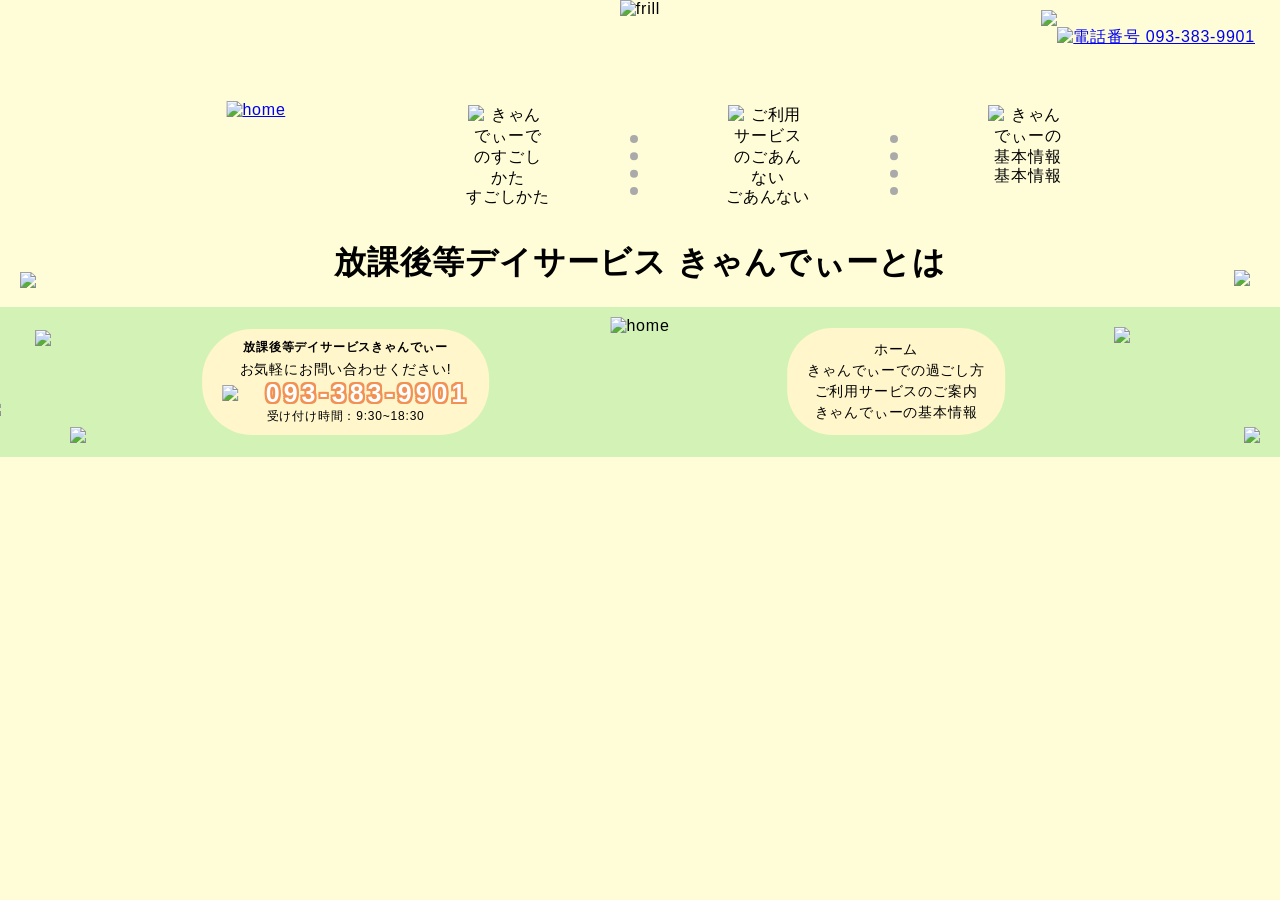
==== index.html @ ec16efb5 "Add files via upload" ====
<!DOCTYPE html>
<html lang="ja">

<head>
	<title>放課後等デイサービスきゃんでぃーのホームページ</title>
	<meta charset="UTF-8" />
	<link rel="stylesheet" href="style.css">
</head>

<body>
	<div id="header"></div>

	<div class="body-index">

		<h1>放課後等デイサービス きゃんでぃーとは</h1>

	</div>

	<div id="footer"></div>

	<!-- ヘッダーとフッター -->
	<script>
		fetch("header.html")
			.then(response => response.text())
			.then(data => document.getElementById("header").innerHTML = data);

		fetch("footer.html")
			.then(response => response.text())
			.then(data => document.getElementById("footer").innerHTML = data);
	</script>

</body>

</html>
---- style.css ----
/*** 全体のbody ***/
body {
    text-align: center;
    background-color: #fffcd8; /* 背景色 */
    font-family: メイリオ, '游ゴシック UI', sans-serif;
    letter-spacing: 0.05em; /* 文字の間隔 */
    margin: 0; /* 周りの白い部分を削除*/
}

/*** schedule.html ***/
.body-schedule {
    padding: 0 50px 40px 50px;
}
.body-schedule h1 {
    font-size: 28px;
    padding: 30px 0 0 0;
}
.scheduletable img {
    width: 800px; /* 横 */
    height: auto;
}

/*** guide.html ***/
.body-guide {
    padding: 0 50px 40px 50px;
}
.body-guide h1 {
    font-size: 28px;
    padding: 30px 0 0 0;
}

 /*** about.html ***/
 .body-about {
    padding: 0 50px 40px 50px;
}
 .body-about h1 {
    font-size: 28px;
    padding: 30px 0 0 0;
}

/*** ヘッダー ***/
.header {
    /* position → 絶対位置や相対位置 */
    position: relative; /* 親、相対位置 */

    /* Flexbox → 横並びや中央揃え */
    display: flex; /* 横並び */
    justify-content: space-between; /* 両端に寄せて均等に左右にわける　*/
    align-items: center; /* 縦方向の中央に揃える */
    
    background-color: #fffcd8; /* 背景色 */

    height: 200px;
    padding: 10px 0px; /* ヘッダーの周りの空白、上下左右 */

    z-index: 10; /* ヘッダー全体を前面に表示 */
}

/* フリル */
.header-top {
    position: absolute; /* 子、絶対位置 */
    display: flex; /* 配置を指定できるようにする */
    justify-content: center; /* 中の要素を中央に配置する */
    align-items: flex-start; /* 縦方向の中央に揃える */

    top: 0;

    width: 100%; /* 横幅 */
    height: 100px; /* 画像の高さ */
    
    /* 背景に同じ画像を横方向に繰り返す */
    background-image: url('images/frill.PNG');
    background-repeat: repeat-x; /* 横方向に繰り返し表示 */
    background-position: center; /* 開始位置を中央に設定 */
    background-size: auto 100px; /* 画像の幅を指定 */

    overflow: hidden; /* はみ出した背景画像をカット */
}
.header-top .frill {
    width: auto; /* .header-topと揃える */
    height: 100px;
}
 
/* 左側のロゴ */
.header-left {
    position: absolute; /* 子、絶対位置 */
    display: flex; /* 配置を指定できるようにする */
    justify-content: flex-start; /* 中の要素を左寄せに配置する */
    align-items: center; /* 縦方向の中央に揃える */

    left: 20%;
    transform: translateX(-50%);

    z-index: 2; /* 前面に表示 */
}
.header-left .CandyLogo { /* .header-left の中にある .CandyLogo だけに適用 */
    height: 200px; /* ロゴ画像の横幅 */
    width: auto; /* 横幅に合わせて自動調整 */
}
 
/* 右側の話番号 */
.header-right {
    position: absolute; /* 子、絶対位置 */
    display: flex; /* 横並び */
    justify-content: flex-end; /*中の要素を右寄せに配置する */
    align-items: center; /* 縦方向の上寄せに配置する */

    /* 親に対しての位置を指定する */
    top: 0; /* 画面上部からの距離 */
    right: 0; /* 右寄せ */

    padding: 10px 25px;
}
.header-right .phone {
    display: flex; /* 配置を指定できるようにする */
    align-items: center; /* 縦方向の中央に揃える */
}
.header-right .phone img {
    height: 55px;
    width: auto;
}

/* 中央のナビゲーション */
.header-center {
    position: absolute; /* 子、絶対位置 */
    display: flex; /* 横並び */
    justify-content: center; /* 中の要素を中央に配置する */
    align-items: flex-end; /* 縦方向の下寄せに配置する */

    left: 60%;
    transform: translateX(-50%); /* 中央揃え */

    bottom: 0;
    padding-bottom: 15px;

    z-index: 2; /* 前面に表示 */
}
.header-center .nav-menu {
    display: flex; /* 配置を指定できるようにする */
    gap: 60px; /* ナビ同士の間隔 */
}
.header-center .nav-item {
    display: flex; /* 配置を指定できるようにする */
    flex-direction: column; /* 縦並び */
    align-items: center; /* 縦並びの時は横方向の中央揃え */

    position: relative; /* 水玉縦線の基準にするための親要素 */
}
.header-center .nav-item img {
    width: 80px; /* 画像サイズ */
    height: auto;
    margin-bottom: 0px; /* 画像とテキストの間隔 */
}
.header-center .nav-item a {
    text-align: center; /* テキストの中央揃え */
    text-decoration: none; /* リンクの下線を削除 */

    display: inline-block; /* 改行のため */
    width: 200px;
    line-height: 1.0; /* 行間を調整 */

    color: #000;
    font-size: 16px;
}
/* 水玉風の縦点線を右側に追加（最後の項目以外） */
.nav-item:not(:last-child)::after {
    position: absolute; /* 子、絶対位置 */
    content: ""; /* 擬似要素の内容（空白） */
    top: 30px; /* 上端を親要素の上から10px下げた位置に配置 */
    right: -30px; /* gapの半分 */
    width: 0; /* 横幅は不要 */
    height: 60px; /* 縦線の長さ */
    border-right: 8px dotted #aaa; /* 太さ、スタイル、色 */
    opacity: 1;
}

/* 雲 */
.kumo-left,
.kumo-right,
.lion_2,
.bear {
    position: absolute; /* 子、絶対位置 */
    z-index: 0; /* 背面に表示 */
    pointer-events: none; /* 雲にマウスイベントを当てない */
}
.kumo-left {
    left: -15px;
    bottom: -200px;
}
.kumo-right {
    right: -25px;
    bottom: -130px;
}
.kumo-left img,
.kumo-right img {
    height: 130px; /* 画像サイズ */
    width: auto;
}
.lion_2 {
    left: 35px;
    bottom: -130px;
}
.lion_2 img {
    height: 130px; /* 画像サイズ */
    width: auto;
}
.bear {
    right: 30px;
    bottom: -70px;
}
.bear img {
    height: 130px; /* 画像サイズ */
    width: auto;
}

/*** フッター ***/
.footer {
    /* position → 絶対位置や相対位置 */
    position: relative; /* 親、相対位置 */

    /* Flexbox → 横並びや中央揃え */
    display: flex; /* 横並び */
    justify-content: space-between; /* 両端に寄せて均等に左右にわける　*/
    align-items: center; /* 縦方向の中央に揃える */
    
    background-color: #d3f2b5; /* 背景色 */

    height: 130px;
    padding: 10px 20px; /* フッターの周りの空白、上下左右 */
}

/* 中央のロゴ */
.footer-center {
    position: absolute; /* 子、絶対位置 */
    display: flex; /* 配置を指定できるようにする */
    justify-content: center; /* 中の要素を左寄せに配置する */
    align-items: center; /* 縦方向の中央に揃える */

    left: 50%; /* 左側から中央へ移動 */
    transform: translateX(-50%); /* 要素の幅の半分だけ左にずらす */
}
.footer-center .CandyLogo {
    height: 130px; /* ロゴ画像の縦幅 */
    width: auto; /* 横幅に合わせて自動調整 */
}

/* 左側のコンタクトと電話番号 */
.footer-left {
    position: absolute; /* 子、絶対位置 */
    display: flex; /* 配置を指定できるようにする */
    justify-content: center; /* 中の要素を中央に配置する */
    align-items: center; /* 縦方向の中央に揃える */
    flex-direction: column; /* 縦並び */

    left: 27%; /* 左側から移動 */
    transform: translateX(-50%); /* 要素の幅の左にずらす */
    
    font-size: 12px;
    padding: 10px 20px;

    background-color: #fff6cc; /* 好きな色に変更可能 */
    border-radius: 50px; /* 角を丸くする */
}
.footer-left .name {
    padding-bottom: 5px;
    font-weight: bold;  /* 太字 */
}
.footer-left p {
    margin: 0;
}
.footer-left .contact {
    font-size: 14px;
}
.footer-left .phone {
    display: flex; /* 配置を指定できるようにする */
    align-items: center; /* 縦方向の中央に揃える */

    gap: 4px; /* 画像とテキストの間の隙間 */
    font-size: 25px;
}
.footer-left .phone img {
    width: 40px;
    height: auto;
}
.footer-left .phone a {
    font-weight: bold;  /* 太字 */
    letter-spacing: 4px; /* 文字間隔 */
    text-decoration: none; /* 下線をなくす */
    color: #ffffff;
    
    text-shadow:
    -2px -2px 0 #f29154,
    2px -2px 0 #f29154,
    -2px  2px 0 #f29154,
    2px  2px 0 #f29154,
    0px -2px 0 #f29154,
    2px  0px 0 #f29154,
    0px  2px 0 #f29154,
    -2px  0px 0 #f29154 /* 四方向に影をつけて縁取り風にする */
}

/* 右側のナビゲーション */
.footer-right {
    position: absolute; /* 子、絶対位置 */
    display: flex; /* 配置を指定できるようにする */
    align-items: center; /* 縦並びの時は左寄せに配置する */
    flex-direction: column; /* 縦並び（aに作用） */

    left: 70%; /* 左側から移動 */
    transform: translateX(-50%); /* 要素の幅の左にずらす */
    
    padding: 10px 20px;

    background-color: #fff6cc;  /* 好きな色に変更可能 */
    border-radius: 45px;        /* 角を丸くする */
}
.footer-right .nav-menu a {
    display: block; /* 確実に改行する */
    text-align: center; /* 左寄せ */
    margin: 3px 0;
    text-decoration: none; /* リンクの下線を削除 */
    color: #000;
    font-size: 14px;
}

/* 画像 */
.tree,
.flower1,
.flower2,
.flower3,
.rainbow {
    position: absolute; /* 子、絶対位置 */
    z-index: 0; /* 背面に表示 */
    pointer-events: none; /* マウスイベントを当てない */
}
.tree {
    left: 20px;
    top: -35px;
}
.tree img {
    height: 90px;
    width: auto;
}

.flower1 {
    left: 70px;
    bottom: 10px;
}
.flower1 img {
    height: 70px;
    width: auto;
}

.flower2 {
    right: 150px;
    top: 20px;
}
.flower2 img {
    height: 70px;
    width: auto;
}

.flower3 {
    right: 20px;
    bottom: 10px;
}
.flower3 img {
    height: 50px;
    width: auto;
}

.rainbow {
    right: 0;
    top: -200px;
}
.rainbow img {
    height: 200px;
    width: auto;
}
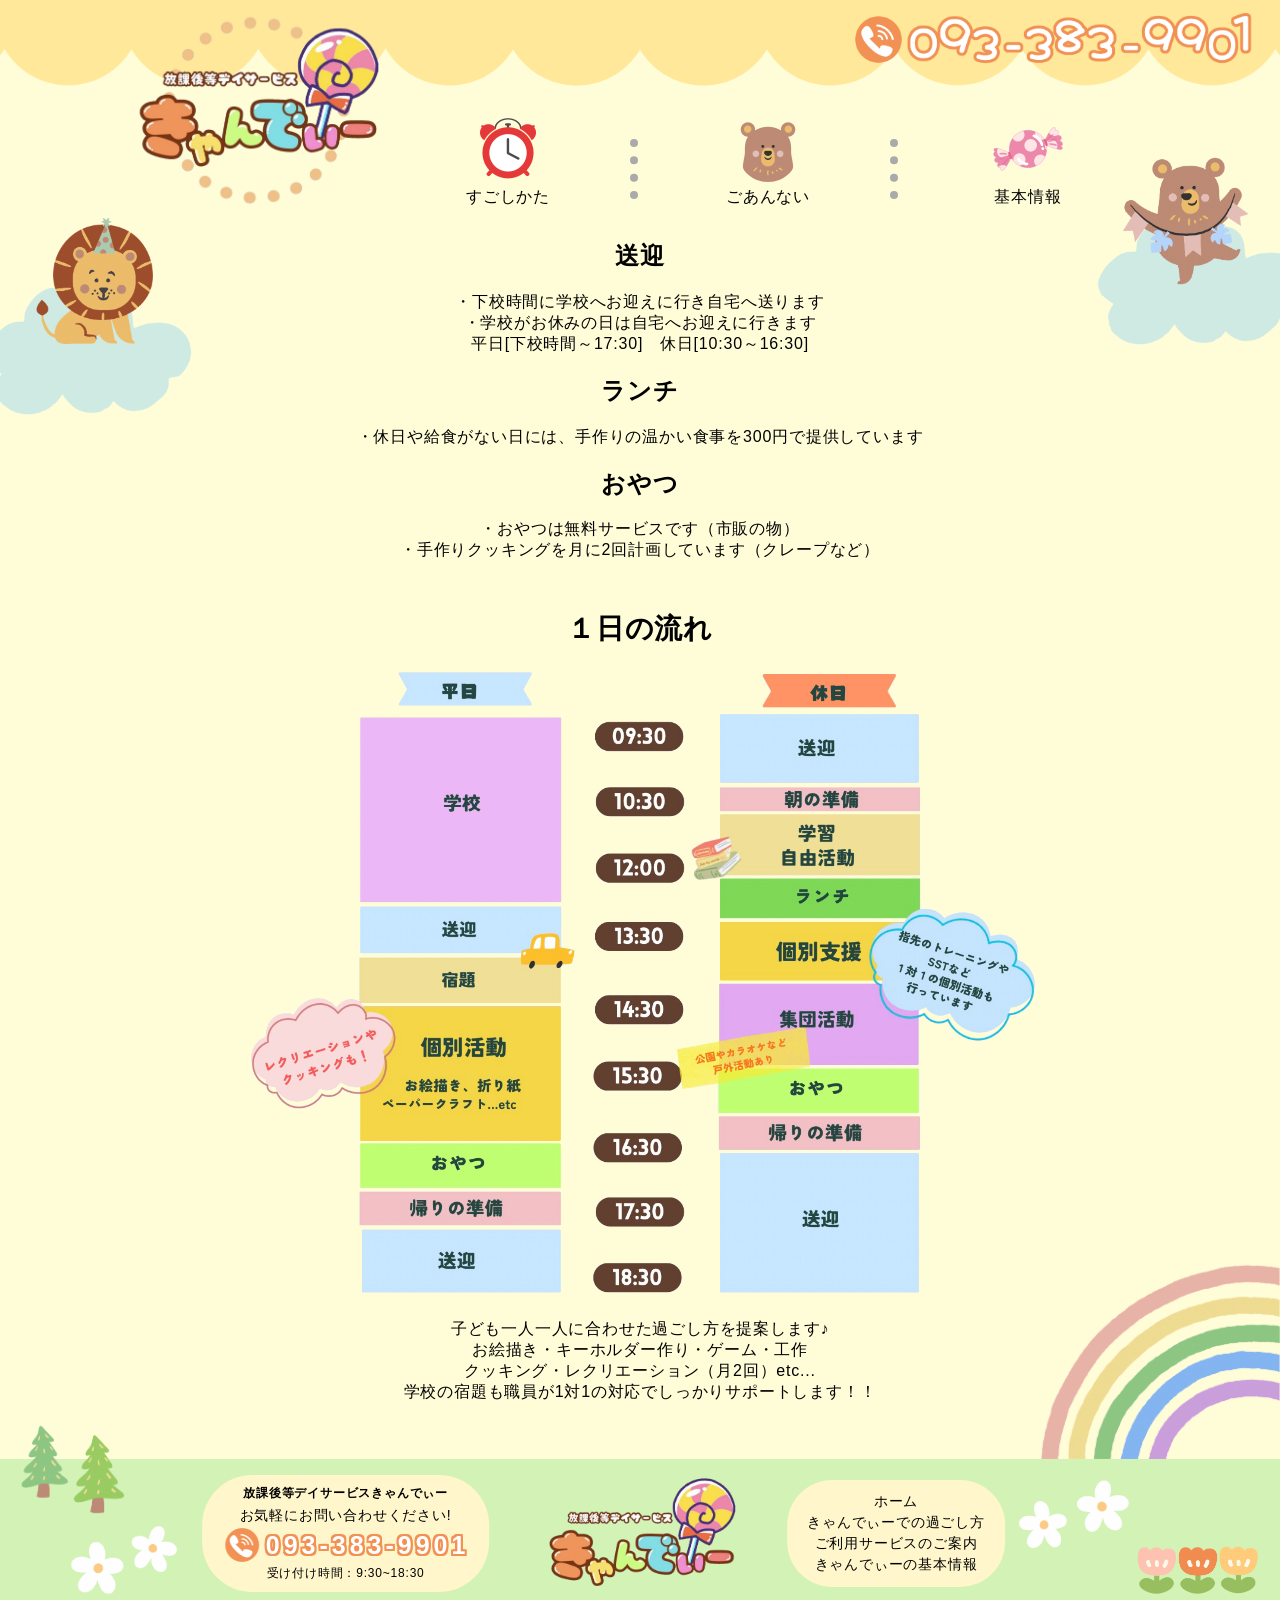
==== commit 67bf2a13: "Add files via upload" ====
--- a/index.html
+++ b/index.html
@@ -10,9 +10,28 @@
 <body>
 	<div id="header"></div>
 
-	<div class="body-index">
+	<div class="body-schedule">
 
-		<h1>放課後等デイサービス きゃんでぃーとは</h1>
+        <h2>送迎</h2>
+        <p>・下校時間に学校へお迎えに行き自宅へ送ります<br>
+            ・学校がお休みの日は自宅へお迎えに行きます<br>
+            平日[下校時間～17:30]　休日[10:30～16:30]</p>
+        <h2>ランチ</h2>
+        <p>・休日や給食がない日には、手作りの温かい食事を300円で提供しています</p>
+        <h2>おやつ</h2>
+        <p>・おやつは無料サービスです（市販の物）<br>
+            ・手作りクッキングを月に2回計画しています（クレープなど）</p>
+
+        <h1>１日の流れ</h1>
+        <div class="scheduletable">
+			<img src="images/schedule1.PNG" alt="schedule">
+		</div>
+
+        <p>子ども一人一人に合わせた過ごし方を提案します♪<br>
+            お絵描き・キーホルダー作り・ゲーム・工作<br>
+            クッキング・レクリエーション（月2回）etc...<br>
+            学校の宿題も職員が1対1の対応でしっかりサポートします！！
+		</p>
 
 	</div>
 
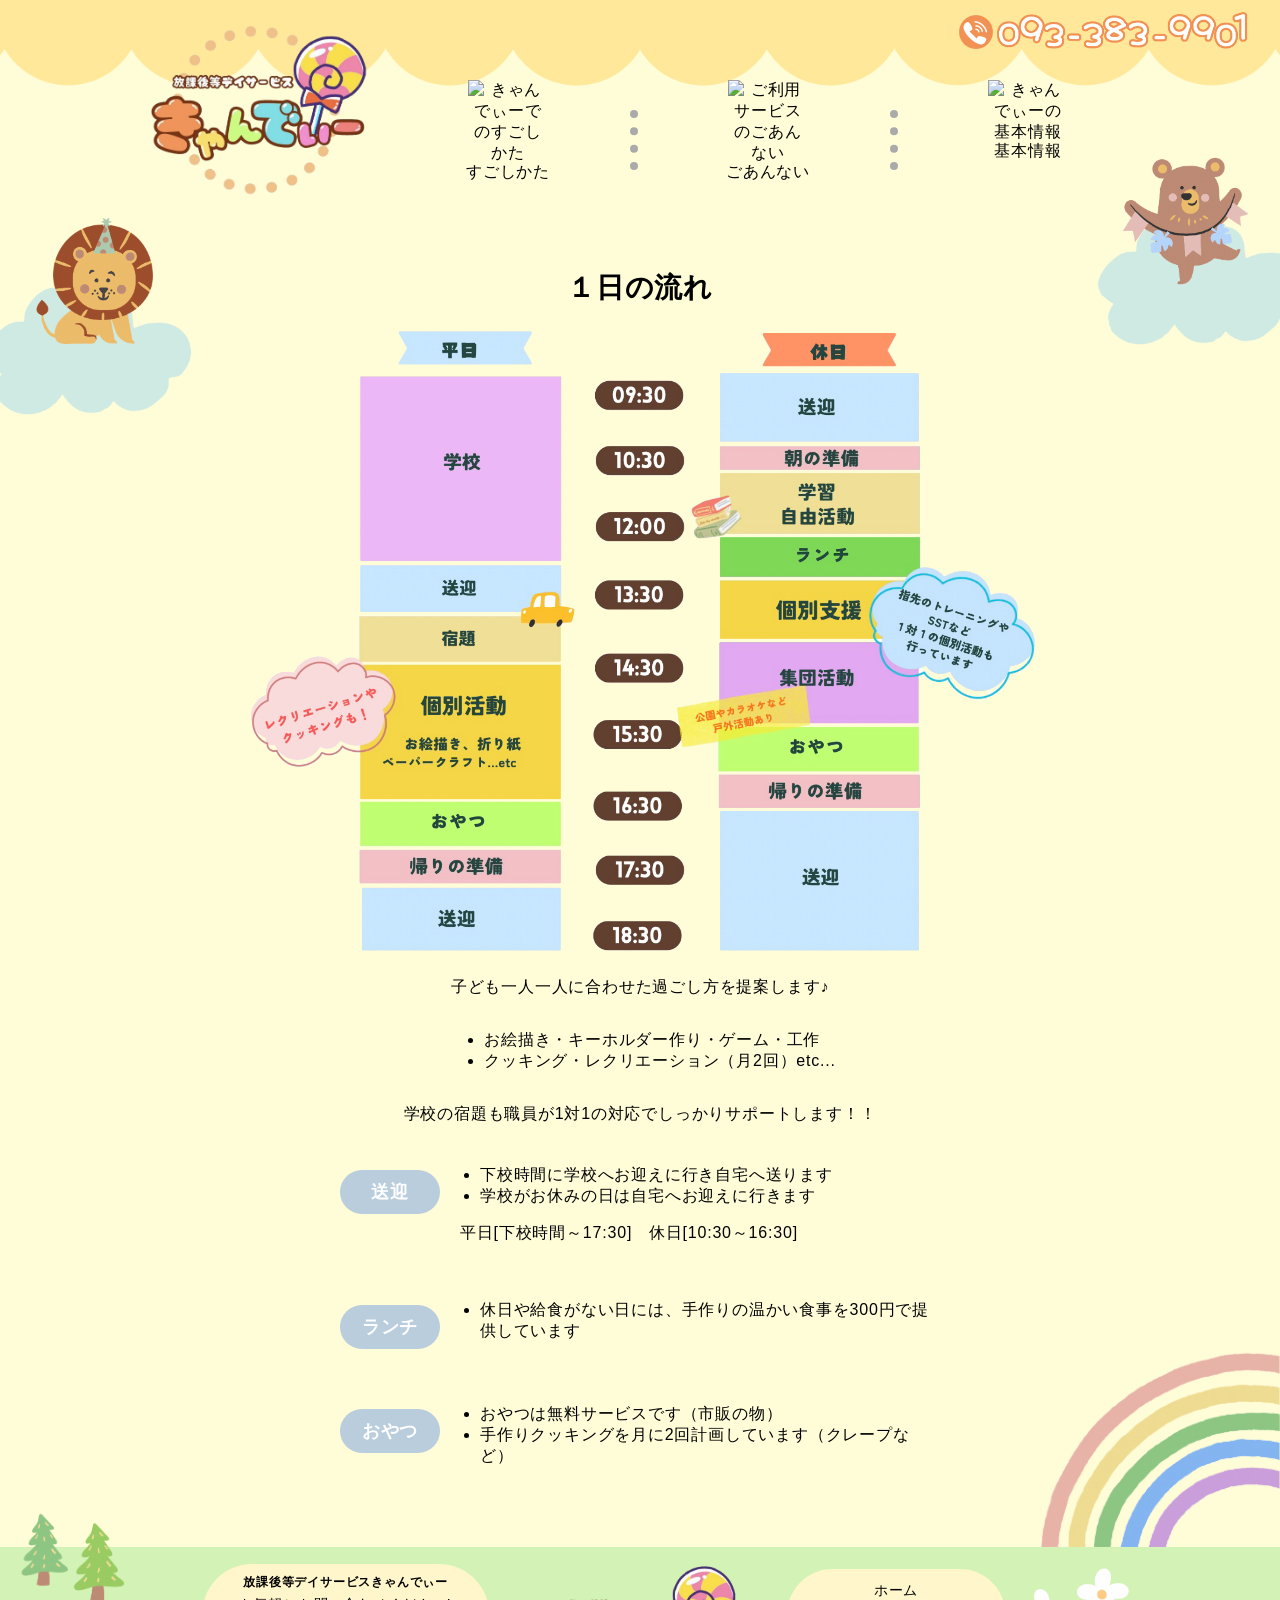
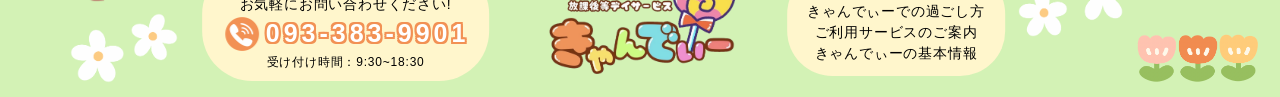
==== commit 982d53c1: "Add files via upload" ====
--- a/index.html
+++ b/index.html
@@ -8,31 +8,47 @@
 </head>
 
 <body>
+
 	<div id="header"></div>
-
+	
 	<div class="body-schedule">
-
-        <h2>送迎</h2>
-        <p>・下校時間に学校へお迎えに行き自宅へ送ります<br>
-            ・学校がお休みの日は自宅へお迎えに行きます<br>
-            平日[下校時間～17:30]　休日[10:30～16:30]</p>
-        <h2>ランチ</h2>
-        <p>・休日や給食がない日には、手作りの温かい食事を300円で提供しています</p>
-        <h2>おやつ</h2>
-        <p>・おやつは無料サービスです（市販の物）<br>
-            ・手作りクッキングを月に2回計画しています（クレープなど）</p>
-
-        <h1>１日の流れ</h1>
-        <div class="scheduletable">
-			<img src="images/schedule1.PNG" alt="schedule">
+		<h1>１日の流れ</h1>
+		<div class="schedule-table"> <img src="images/schedule1.PNG" alt="schedule"> </div>
+		<p>子ども一人一人に合わせた過ごし方を提案します♪</p>
+		<ul>
+			<li>お絵描き・キーホルダー作り・ゲーム・工作</li>
+			<li>クッキング・レクリエーション（月2回）etc...</li>
+		</ul>
+		<p>学校の宿題も職員が1対1の対応でしっかりサポートします！！</p>
+		<div class="schedule-text">
+			<div class="schedule-item">
+				<h2>送迎</h2>
+				<div class="content">
+					<ul>
+						<li>下校時間に学校へお迎えに行き自宅へ送ります</li>
+						<li>学校がお休みの日は自宅へお迎えに行きます</li>
+					</ul>
+					<p>平日[下校時間～17:30]　休日[10:30～16:30]</p>
+				</div>
+			</div>
+			<div class="schedule-item">
+				<h2>ランチ</h2>
+				<div class="content">
+					<ul>
+						<li>休日や給食がない日には、手作りの温かい食事を300円で提供しています</li>
+					</ul>
+				</div>
+			</div>
+			<div class="schedule-item">
+				<h2>おやつ</h2>
+				<div class="content">
+					<ul>
+						<li>おやつは無料サービスです（市販の物）</li>
+						<li>手作りクッキングを月に2回計画しています（クレープなど）</li>
+					</ul>
+				</div>
+			</div>
 		</div>
-
-        <p>子ども一人一人に合わせた過ごし方を提案します♪<br>
-            お絵描き・キーホルダー作り・ゲーム・工作<br>
-            クッキング・レクリエーション（月2回）etc...<br>
-            学校の宿題も職員が1対1の対応でしっかりサポートします！！
-		</p>
-
 	</div>
 
 	<div id="footer"></div>
--- a/style.css
+++ b/style.css
@@ -7,7 +7,7 @@
     margin: 0; /* 周りの白い部分を削除*/
 }
 
-/*** schedule.html ***/
+/*** index.html ***/
 .body-schedule {
     padding: 0 50px 40px 50px;
 }
@@ -15,10 +15,53 @@
     font-size: 28px;
     padding: 30px 0 0 0;
 }
-.scheduletable img {
+.schedule-table img {
     width: 800px; /* 横 */
     height: auto;
 }
+
+/* 横並び */
+.schedule-item {
+    display: flex;
+    align-items: flex-start;
+    gap: 20px;
+    margin: 30px auto;
+    width: 600px; /* ← 固定する */
+}
+.schedule-item .content {
+    flex: 1; /* 残りの幅を全部使う */
+    text-align: left;
+    width: 100%; /* ← これ追加 */
+}
+/*** 見出し***/
+.schedule-item h2 {
+    background-color: #bacddd; /* 背景色 */
+    color: white; /* 文字の色 */
+    padding: 10px 10px; /* 内側の余白　上下左右 */
+    border-radius: 70px; /* 角の丸み */
+    font-weight: bold; /* 太字 */
+    font-size: 18px; /* 文字のサイズ */
+    width: 80px; /* 横幅固定で縦を揃える */
+    text-align: center; /* 文字を中央に */
+    white-space: nowrap; /* 改行防止 */
+}
+/*** 右側の文章エリア ***/
+.schedule-item .content {
+    text-align: left;
+}
+/* 点 */
+.body-schedule ul {
+    display: inline-block;
+    text-align: left;
+}
+/* スケジュール内だけ */
+.schedule-item ul {
+    display: block;
+    text-align: left;
+    padding-left: 20px;
+    margin: 10px 0;
+}
+
 
 /*** guide.html ***/
 .body-guide {
@@ -94,7 +137,7 @@
     z-index: 2; /* 前面に表示 */
 }
 .header-left .CandyLogo { /* .header-left の中にある .CandyLogo だけに適用 */
-    height: 200px; /* ロゴ画像の横幅 */
+    height: 180px; /* ロゴ画像の横幅 */
     width: auto; /* 横幅に合わせて自動調整 */
 }
  
@@ -109,14 +152,14 @@
     top: 0; /* 画面上部からの距離 */
     right: 0; /* 右寄せ */
 
-    padding: 10px 25px;
+    padding: 10px 30px;
 }
 .header-right .phone {
     display: flex; /* 配置を指定できるようにする */
     align-items: center; /* 縦方向の中央に揃える */
 }
 .header-right .phone img {
-    height: 55px;
+    height: 40px;
     width: auto;
 }
 
@@ -131,7 +174,7 @@
     transform: translateX(-50%); /* 中央揃え */
 
     bottom: 0;
-    padding-bottom: 15px;
+    padding-bottom: 40px;
 
     z-index: 2; /* 前面に表示 */
 }
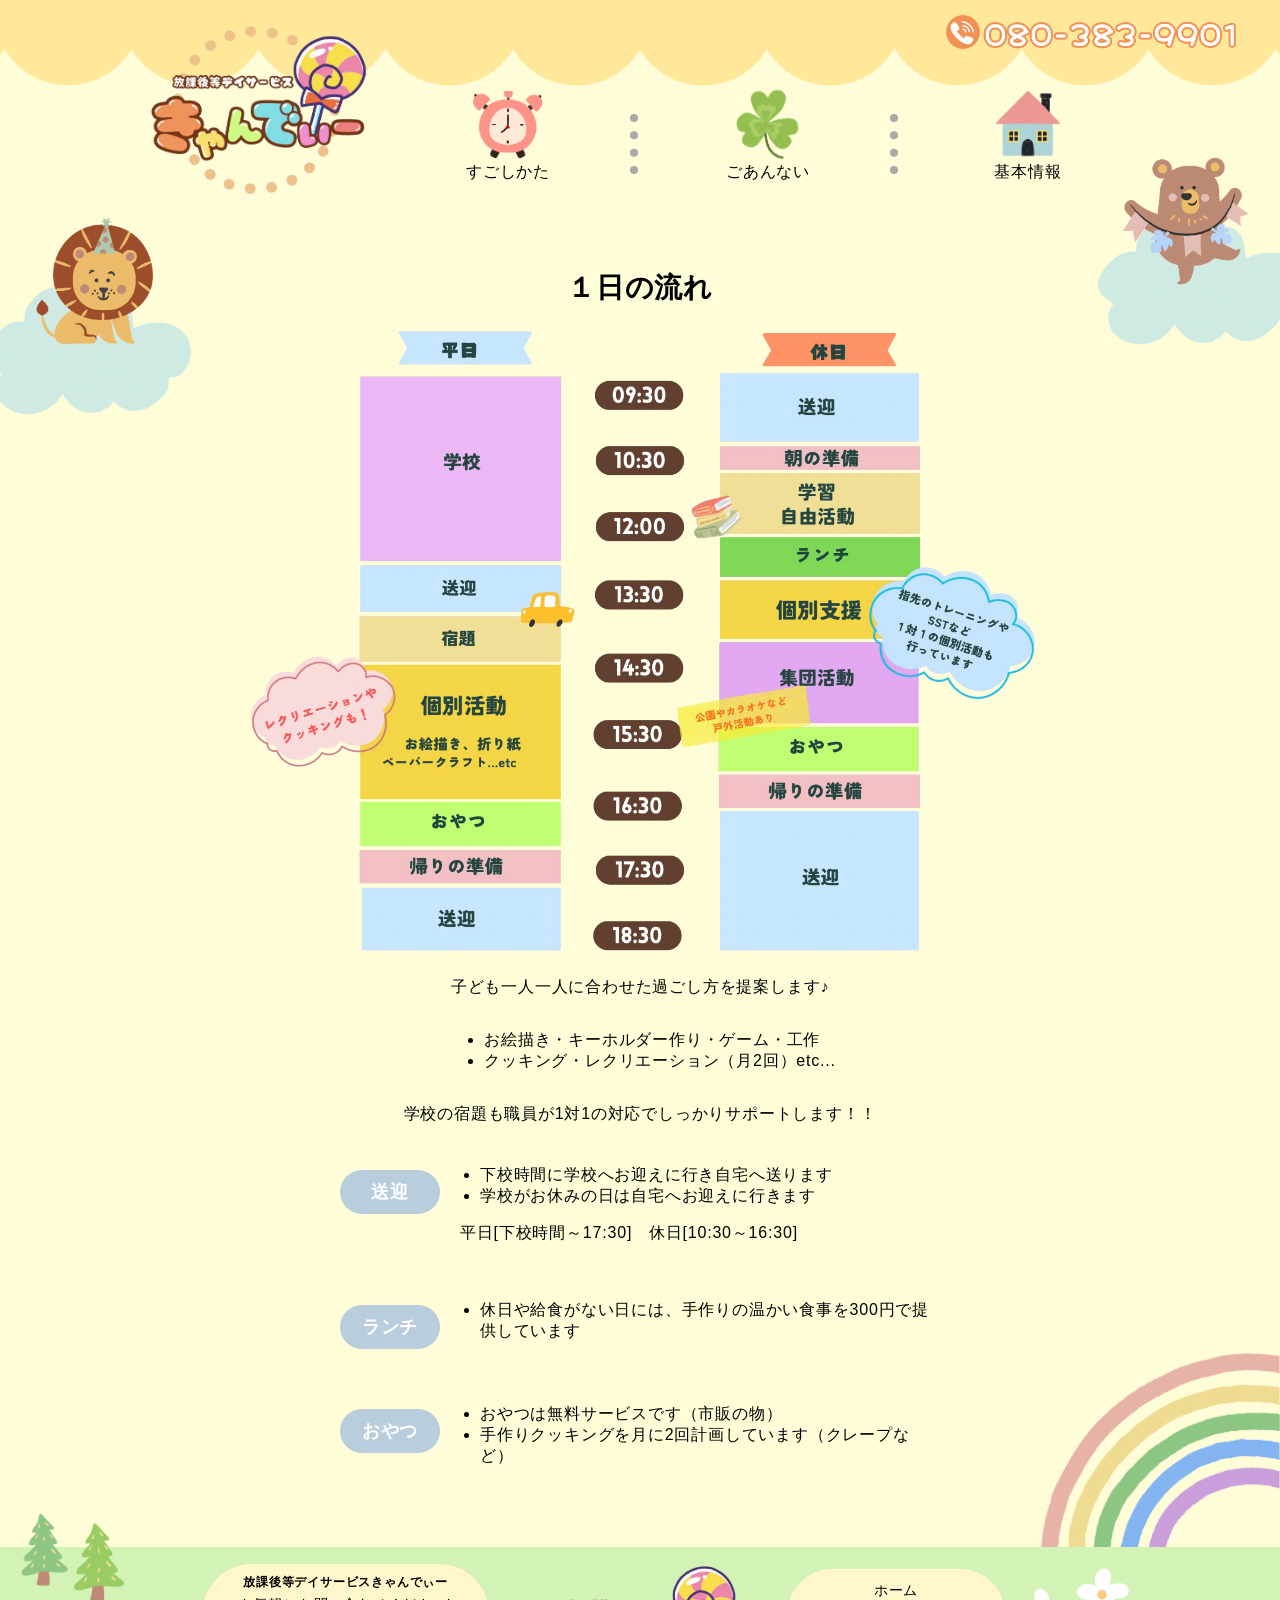
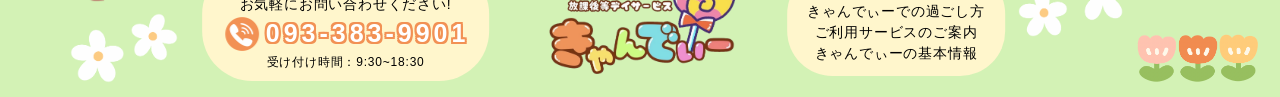
==== commit 328fd161: "Add files via upload" ====
--- a/index.html
+++ b/index.html
@@ -4,6 +4,7 @@
 <head>
 	<title>放課後等デイサービスきゃんでぃーのホームページ</title>
 	<meta charset="UTF-8" />
+	<meta name="<meta name="google-site-verification" content="8thRZHN6dLSG28F-aHuTH0-J85kM1b7pp1gDL0MQ934" />
 	<link rel="stylesheet" href="style.css">
 </head>
 
